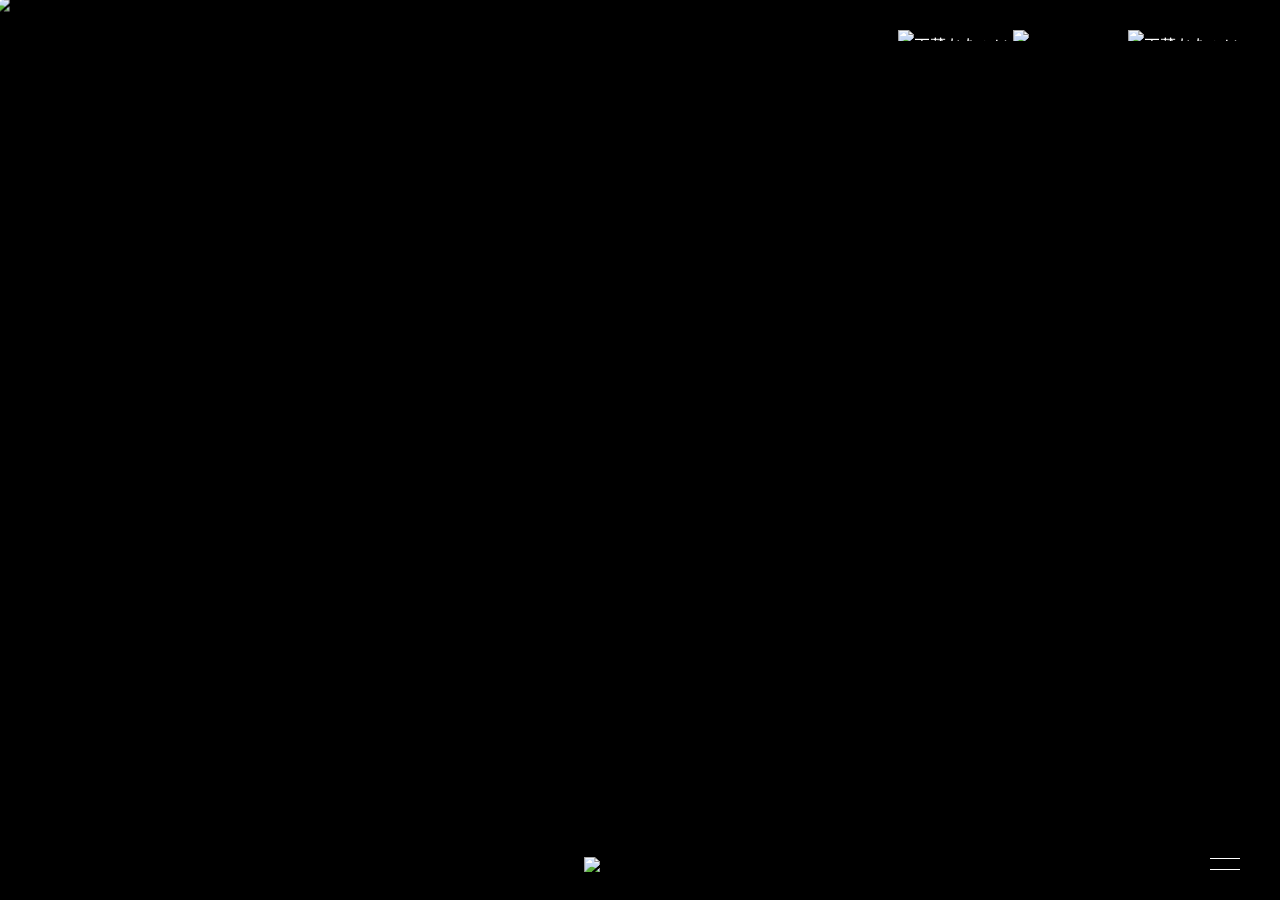
==== index.html @ dfbee91e "Add files via upload" ====
<!doctype html>
<html lang="ja" dir="ltr">

<head>
    <!--
	天ぷら | 天蕎かたへい | 熊本市中心部
    https://www.katahei.jp/
    image/favicon.webp
	image/ogp.webp
    ?●9
	-->


	<meta charset="UTF-8">
	<meta http-equiv="X-UA-Compatible" content="IE=edge">
	<meta name="viewport" content="width=device-width, initial-scale=1.0">
	<meta name="format-detection" content="telephone=no">
	<title>天ぷら | 天蕎かたへい | 熊本市中心部</title>
	<meta name="description"
		content="「天蕎かたへい」は、こだわりの蕎麦と天ぷらを楽しめる、落ち着いた雰囲気のお店です。素材の持ち味を大切にした丁寧な料理と、ゆっくりと食事を楽しめる空間が魅力。蕎麦好きはもちろん、上質な和食を味わいたい方にもおすすめです。
">
	<link rel="canonical" href="https://www.katahei.jp//">
	<link rel="icon" sizes="192x192" href="image/favicon.webp" type="image/png">
	<link rel="shortcut icon" href="image/favicon.webp" type="image/png">
	<link rel="apple-touch-icon-precomposed" href="image/favicon.webp">
	<meta name="msapplication-TileImage" content="image/favicon.webp">
	<meta name="msapplication-TileColor" content="#595757">

	<meta property="og:url" content="https://www.katahei.jp//">
	<meta property="og:title" content="天ぷら | 天蕎かたへい | 熊本市中心部">
	<meta property="og:type" content="website">
	<meta property="og:description"
		content="「天蕎かたへい」は、こだわりの蕎麦と天ぷらを楽しめる、落ち着いた雰囲気のお店です。素材の持ち味を大切にした丁寧な料理と、ゆっくりと食事を楽しめる空間が魅力。蕎麦好きはもちろん、上質な和食を味わいたい方にもおすすめです。
">
	<meta property="og:image" content="image/ogp.webp">
	<meta property="og:site_name" content="天ぷら | 天蕎かたへい | 熊本市中心部">
	<meta property="og:locale" content="ja_JP" />

	<!-- css -->
	<link rel="stylesheet" href="css/cdn/reset.css">
	<link rel="stylesheet" href="css/cdn/swiper.css">

	<link rel="stylesheet" href="css/style.css?●9">

	<!-- js -->
	<script src="js/cdn/jquery.js?●9"></script>
	<script src="js/cdn/swiper.js?●9"></script>

    <!-- font -->
    <link
		href="https://fonts.googleapis.com/css2?family=Noto+Sans+JP:wght@400;700&family=Roboto:wght@400;700&display=swap"
		rel="stylesheet">
</head>


<body>


	<div class="hamburger">
		<button class="menu-toggle" id="menuToggle" aria-label="メニューを開く" aria-expanded="false">
			<span class="bar"></span>
			<span class="bar"></span>
		</button>
		<ul class="menu-list" id="menuList">
			<li><a href="index.html">
				<img class="" src="image/menu/HOME.webp" alt="HOME"/></a></li>
			<li><a href="message.html">
				<img class="" src="image/menu/MESSAGE.webp" alt="MESSAGE"/></a></li>
			<li><a href="info.html">
				<img class="" src="image/menu/INFO.webp" alt="INFO"/></a></li>
			<li><a href="reservation.html">
				<img class="" src="image/menu/RESERVATION.webp" alt="RESERVATION"/></a></li>
			<li><a href="https://www.instagram.com/tensokatahei/">
				<img class="" src="image/menu/INSTAGRAM.webp" alt="INSTAGRAM"/></a></li>
			<li><a href="photo.html">
				<img class="" src="image/menu/PHOTO.webp" alt="PHOTO"/></a></li>
		</ul>
	</div>

	<a class="reservation" href="reservation.html">
		<img class="" src="image/menu/index_RESERVATION.webp" alt="天蕎かたへい"/>
	</a>

	<div class="language-switch">
		<button type="button" data-lang="ja"><img class="" 
			src="image/index_j_jp_en.webp" alt="天蕎かたへい"/></button>
		<span><img class="" 
			src="image/index___jp_en.webp" alt="天蕎かたへい"/></span>
		<button type="button" data-lang="en"><img class="" 
			src="image/index_e_jp_en.webp" alt="天蕎かたへい"/></button>
	</div>


	<!-- header -->
	<header class="header"></header>

	</header>
	<!-- header -->


	<!-- main -->
	<main  class="main">

	</main>
	<!-- main -->


	<!-- footer -->
	<footer class="footer">

	</footer>
	<!-- footer -->
	 

	<!-- Swiper -->
	<div class="index swiper sp">
		<div class="swiper-wrapper">
			<!--
			<div class="swiper-slide">
				<img src=""
				alt="天蕎かたへい">
			</div>
			-->
			<div class="swiper-slide">
				<img src="image/swi1.webp"
				alt="天蕎かたへい">
			</div>
			<div class="swiper-slide">
				<img src="image/swi2.webp"
				alt="天蕎かたへい">
			</div>
			<div class="swiper-slide">
				<img src="image/swi3.webp"
				alt="天蕎かたへい">
			</div>
			<div class="swiper-slide">
				<img src="image/swi4.webp"
				alt="天蕎かたへい">
			</div>
		</div>
	</div>


	<img class="bg pc" src="image/swi2.webp" alt="天蕎かたへい"/>


	<script src="js/base.js?●9"></script>
	<!-- <script src="js/swi.js?●9"></script> -->


</body>

</html>
---- css/style.css ----
:root{
    --c1: #fff;
    --c2: #000;
    --c3: #b0afa8;
    --fontsize_1: 13px;
    --fontsize_2: 16px;

    /* ハンバーガーメニューボタン */
    --box-w: 30px;
    --box-h: 12px;
    --line-h: 1px;
    --x-angle: 0deg;
    --x-scale: 1;
    
}

/* @media screen and (min-width: 768px){
    :root{
        
    }
} */

/* --------------------------------------- */
/* --------------------------------------- */
/* --------------------------------------- */

body{
    font-family: 'Roboto', 'Noto Sans JP', sans-serif;
    background: #000;
    line-height: 2;
}

main{
    overflow: hidden;
    z-index: 1;
    position: relative;
}

.pc{display: none;}
.sp{display: block;}

@media screen and (min-width: 768px){
    .pc{display: block !important;}
    .sp{display: none !important;}
}

/* --------------------------------------- */
/* bg */
.bg{
    width: 101%;
    height: 101%;
    position: fixed;
    top: 50%;
    left: 50%;
    transform: translate(-50%,-50%);
    object-fit: cover;
    z-index: 0;
}

/* --------------------------------------- */
/* menu */
a.reservation > img{
    width: auto;
    height: 15px;
}

a.reservation > img.home{
    height: 45px;
    opacity: .5;
}

.language-switch > button img,
.language-switch > span img{
    width: auto;
    height: 11px;
}
.language-switch > span{
    margin: 0 3px;
}

.menu-list a > img{
    width: auto;
    height: 11px;
    position: relative;
    z-index: 1;
}

/* --------------------------------------- */
/* reservation */
.reservation{
    position: fixed;
    left: 50%;
    transform: translateX(-50%);
    bottom: 28px;

    display: flex;

    z-index: 100;
}

/* --------------------------------------- */
/* ハンバーガーメニューボタン */
.menu-toggle {
    position: fixed;
    right: 15px;
    bottom: 30px;
    width: var(--box-w);
    height: var(--box-h);
    cursor: pointer;
    background: none;
    border: none;
    padding: 0;
    display: block;

    z-index: 100;
}

.menu-toggle .bar {
    position: absolute;
    left: 0;
    width: var(--box-w);
    height: var(--line-h);
    background: var(--c1);
    transform-origin: center;
    transition: transform 0.45s cubic-bezier(0.65, 0, 0.35, 1);
}

.menu-toggle .bar:nth-child(1) { top: 0; }
.menu-toggle .bar:nth-child(2) { bottom: 0; }

/* --------------------------------------- */
/* ハンバーガーメニューボタン 開閉 */
.menu-toggle.is-open .bar:nth-child(1) {
    transform:
      translateY(calc((var(--box-h) - var(--line-h)) / 2))
      rotate(var(--x-angle))
      scaleX(var(--x-scale));
}

.menu-toggle.is-open .bar:nth-child(2) {
    transform:
      translateY(calc(-1 * (var(--box-h) - var(--line-h)) / 2))
      rotate(calc(-1 * var(--x-angle)))
      scaleX(var(--x-scale));
}

/* --------------------------------------- */
/* ハンバーガーメニューボタン メニュー項目 */
.menu-list {
    position: fixed;
    right: 15px;
    bottom: 60px;
    text-align: right;
    list-style: none;
    margin: 0;
    padding: 0;
    z-index: 2;
}

.menu-list li {
    margin-bottom: 26px;
    opacity: 0;
    transform: translateY(8px);
    transition: opacity 0.45s ease, transform 0.45s ease;
    pointer-events: none;
}

.menu-list li a {
    color: var(--c1);
    text-decoration: none;
    font-size: var(--fontsize_1);
    letter-spacing: 1px;

    position: relative;
    display: inline-block;
}

/* あああああああああああああああああああああああああああああああああああああああああ */
/* あああああああああああああああああああああああああああああああああああああああああ */
/* あああああああああああああああああああああああああああああああああああああああああ */
/* あああああああああああああああああああああああああああああああああああああああああ */
/* あああああああああああああああああああああああああああああああああああああああああ */
/* あああああああああああああああああああああああああああああああああああああああああ */

.menu-list li a::before {
    content: "";
    position: absolute;
    left: -2px;
    top: 16px;
    width: 100%;
    height: 15px;
    background: #000;
    opacity: .25;
    z-index: 0;
}

.menu-list li a:hover {
    opacity: 0.6;
}

/* --------------------------------------- */
/* ハンバーガーメニューボタン フェードイン */
.menu-toggle.is-open ~ .menu-list li {
    opacity: 1;
    transform: translateY(0);
    pointer-events: auto;
}

.menu-toggle.is-open ~ .menu-list li:nth-child(1) { transition-delay: 0.05s; }
.menu-toggle.is-open ~ .menu-list li:nth-child(2) { transition-delay: 0.10s; }
.menu-toggle.is-open ~ .menu-list li:nth-child(3) { transition-delay: 0.15s; }
.menu-toggle.is-open ~ .menu-list li:nth-child(4) { transition-delay: 0.20s; }
.menu-toggle.is-open ~ .menu-list li:nth-child(5) { transition-delay: 0.25s; }
.menu-toggle.is-open ~ .menu-list li:nth-child(6) { transition-delay: 0.30s; }

/* --------------------------------------- */
/* language-switch */
.language-switch {
    position: fixed;
    right: 15px;
    top: 30px;
    z-index: 100;

    display: flex;
    flex-direction: row;
    justify-content: center;
    align-items: center;
}

.language-switch button {
    color: var(--c1);
    background: none;
    border: none;
    padding: 0;
    cursor: pointer;
    display: inline;
}

.language-switch button,
.language-switch span{
    display: flex;
}
.en {
    display: none;
}

@media screen and (min-width: 768px){
    .menu-toggle {
        right: 40px;
    }

    .menu-list {
        right: 40px;
    }

    .language-switch {
        right: 40px;
    }

}

/* --------------------------------------- */
/* fixebox */
.fixebox{
    width: 100%;
    height: 75%;
    margin: 0 auto;
    padding: 0;

    position: fixed;
    top: 50%;
    left: 50%;
    transform: translate(-50%,-50%);

    display: flex;
    align-items: center;
    justify-content: center;

    overflow-y: auto;
    &::-webkit-scrollbar {
        display: none;
    }
    scrollbar-width: none;
    -ms-overflow-style: none;

    z-index: 1;
}

/*----------------------------------------------------------------------------------*/
/*----------------------------------------------------------------------------------*/
/*----------------------------------------------------------------------------------*/
/* index */

.index.swiper {
    width: 100%;
    height: 100%;
    margin: 0 auto;
    padding: 0;
    overflow: inherit;

    position: fixed;
    top: 50%;
    left: 50%;
    transform: translate(-50%,-50%);

    z-index: 1;
}

.index.swiper .swiper-slide {
    display: flex;
    justify-content: center;
    align-items: center;
}

.index.swiper .swiper-slide img {
    width: 100%;
    height: 100%;
    object-fit: cover;
    display: block;
}

/*----------------------------------------------------------------------------------*/
/*----------------------------------------------------------------------------------*/
/*----------------------------------------------------------------------------------*/
/* message */

.fixebox.message img{
    width: auto;
    height: 100%;
}

/*----------------------------------------------------------------------------------*/
/*----------------------------------------------------------------------------------*/
/*----------------------------------------------------------------------------------*/
/* info */

.fixebox.info{
    align-items: center !important;
    justify-content: center !important;
    flex-direction: column !important;
}

.fixebox.info > div{
    width: 90%;
    max-width: 400px;
    margin: 0 auto;
    padding: 0;
    overflow: hidden;

    color: var(--c3);
    font-size: var(--fontsize_1);
}

iframe[src*="www.google.com/maps/embed"] {
    aspect-ratio: 4 / 2;
    width: 100%;
    height: auto;
}

/*----------------------------------------------------------------------------------*/
/*----------------------------------------------------------------------------------*/
/*----------------------------------------------------------------------------------*/
/* photo */

.photo.swiper {
    width: 100%;
    height: auto;
    margin: 0 auto;
    padding: 0;
    overflow: inherit;

    position: fixed;
    top: 50%;
    left: 50%;
    transform: translate(-50%,-50%);
}

.photo.swiper .swiper-wrapper{
    width: 100%;
}

.photo.swiper .swiper-slide {
    display: flex;
    justify-content: center;
    align-items: center;
    aspect-ratio: 1/1 !important;
}

.photo.swiper .swiper-slide img {
    width: 100%;
    height: 100%;
    object-fit: cover;
    display: block;
}

.arrow{
    width: 100%;
    height: auto;
    margin: 0;
    padding: 0;
    position: relative;

    display: flex;
    align-items: center;
    justify-content: center;
    flex-direction: row;
}

        .arrow .swiper-button-prev,
        .arrow .swiper-button-next{
            display: contents;

        }

        .arrow .swiper-button-prev img,
        .arrow .swiper-button-next img{
            width: 2.5rem;
            height: auto;
        }

        .arrow .swiper-button-prev img{
            transform: scaleX(-1);
        }

        .arrow .swiper-button-prev svg,
        .arrow .swiper-button-next svg{
            display: none !important;
        }

        .arrow .swiper-button-disabled {
            opacity: 0.3;
            pointer-events: none;
        }

        .arrow .swiper-button-disabled img{
            opacity: 0.3;
        }

@media screen and (min-width: 768px){
    .photo.swiper {
        width: 30%;        
    }
}


/*----------------------------------------------------------------------------------*/
/*----------------------------------------------------------------------------------*/
/*----------------------------------------------------------------------------------*/
/* reserve */

.fixebox.reserve{
    align-items: center !important;
    justify-content: center !important;
    flex-direction: column !important;

    font-size: var(--fontsize_1);
    color: var(--c3);
}

.fixebox.reserve .reservebox:nth-child(n + 2){
    margin-top: 1rem;
}

.reservebox{
    width: 90%;
    max-width: 400px;
    margin: 0 auto;
    padding: 1rem;
    overflow: hidden;

    text-align: center;

    border: 1px solid #b0afa8;
}

.reservebox > a{
    display: flex;
    align-items: center;
    justify-content: center;
    position: relative;
}

.reservebox > a p{font-size: 1.5em;}
.reservebox.tel > a img{
    width: 1.25rem;
    height: auto;
}
.reservebox.onl > a img:nth-child(1) {
    width: auto;
    height: 1.25rem;
    margin-bottom: .25rem;
}
.reservebox.onl > a img:nth-child(2) {
    width: 1.5rem;
    height: auto;
}
.reservebox .sbtitle{font-size: .75em;}

.tenmetu{
    position: absolute;
    top: 50%;
    right: 7.5%;
    transform: translateY(-50%);
    animation-name: smooth-fadein-out;
    animation-duration: 1.5s;
    animation-timing-function: ease;
    animation-delay: 0s;
    animation-iteration-count: infinite;
    animation-direction: alternate;
}

@keyframes smooth-fadein-out {
  0% {opacity: 0;}
  100% {opacity: 1;}
}
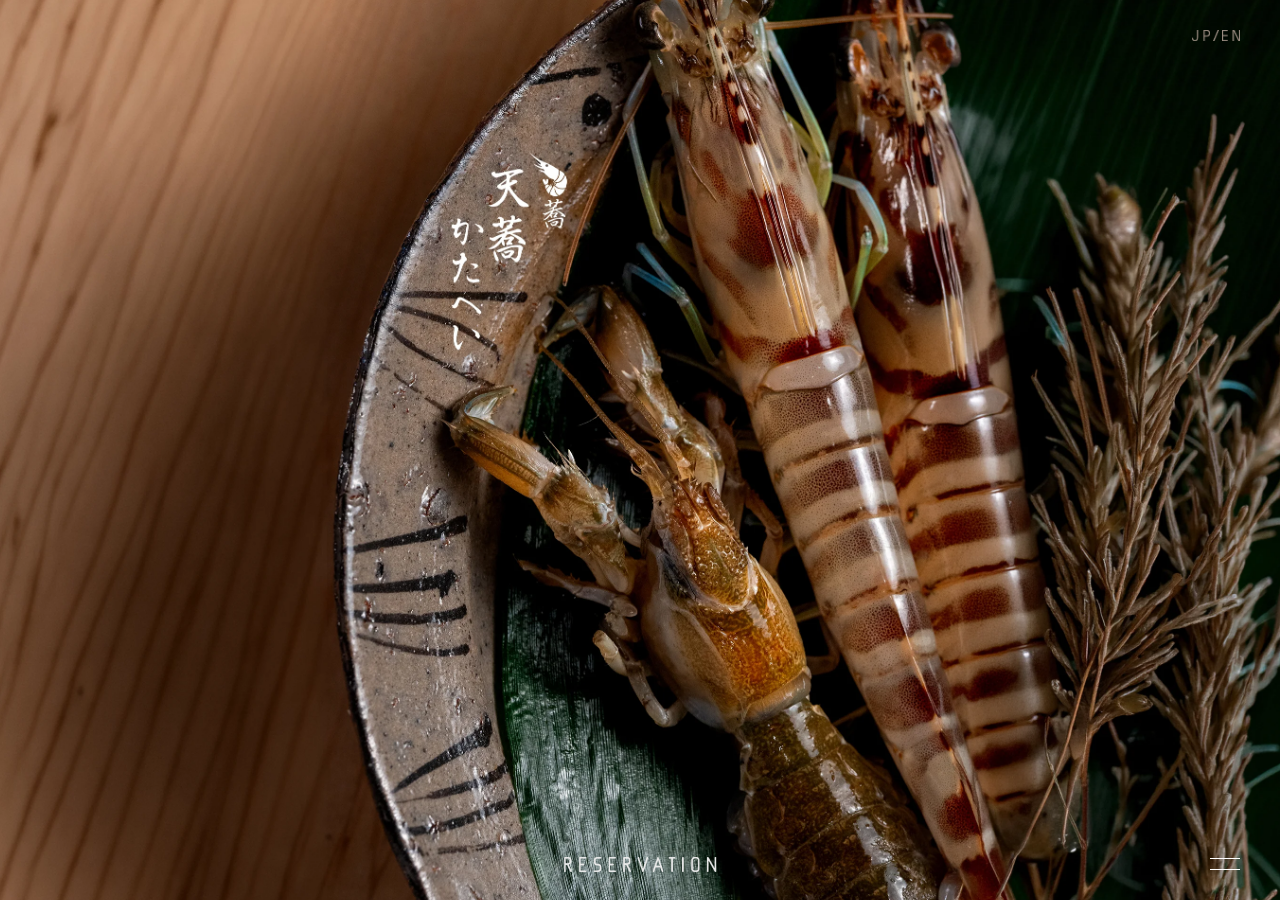
==== commit 18c954a6: "Add files via upload" ====
--- a/index.html
+++ b/index.html
@@ -7,7 +7,7 @@
     https://www.katahei.jp/
     image/favicon.webp
 	image/ogp.webp
-    ?●9
+    ?●10
 	-->
 
 
@@ -40,11 +40,11 @@
 	<link rel="stylesheet" href="css/cdn/reset.css">
 	<link rel="stylesheet" href="css/cdn/swiper.css">
 
-	<link rel="stylesheet" href="css/style.css?●9">
+	<link rel="stylesheet" href="css/style.css?●10">
 
 	<!-- js -->
-	<script src="js/cdn/jquery.js?●9"></script>
-	<script src="js/cdn/swiper.js?●9"></script>
+	<script src="js/cdn/jquery.js?●10"></script>
+	<script src="js/cdn/swiper.js?●10"></script>
 
     <!-- font -->
     <link
@@ -74,6 +74,8 @@
 				<img class="" src="image/menu/INSTAGRAM.webp" alt="INSTAGRAM"/></a></li>
 			<li><a href="photo.html">
 				<img class="" src="image/menu/PHOTO.webp" alt="PHOTO"/></a></li>
+			<li><a href="https://kaminoura.studio.site/">
+				<img class="" src="image/menu/NEWS.webp" alt="NEWS"/></a></li>
 		</ul>
 	</div>
 
@@ -144,8 +146,8 @@
 	<img class="bg pc" src="image/swi2.webp" alt="天蕎かたへい"/>
 
 
-	<script src="js/base.js?●9"></script>
-	<!-- <script src="js/swi.js?●9"></script> -->
+	<script src="js/base.js?●10"></script>
+	<!-- <script src="js/swi.js?●10"></script> -->
 
 
 </body>
--- a/css/style.css
+++ b/css/style.css
@@ -212,6 +212,7 @@
 .menu-toggle.is-open ~ .menu-list li:nth-child(4) { transition-delay: 0.20s; }
 .menu-toggle.is-open ~ .menu-list li:nth-child(5) { transition-delay: 0.25s; }
 .menu-toggle.is-open ~ .menu-list li:nth-child(6) { transition-delay: 0.30s; }
+.menu-toggle.is-open ~ .menu-list li:nth-child(7) { transition-delay: 0.35s; }
 
 /* --------------------------------------- */
 /* language-switch */
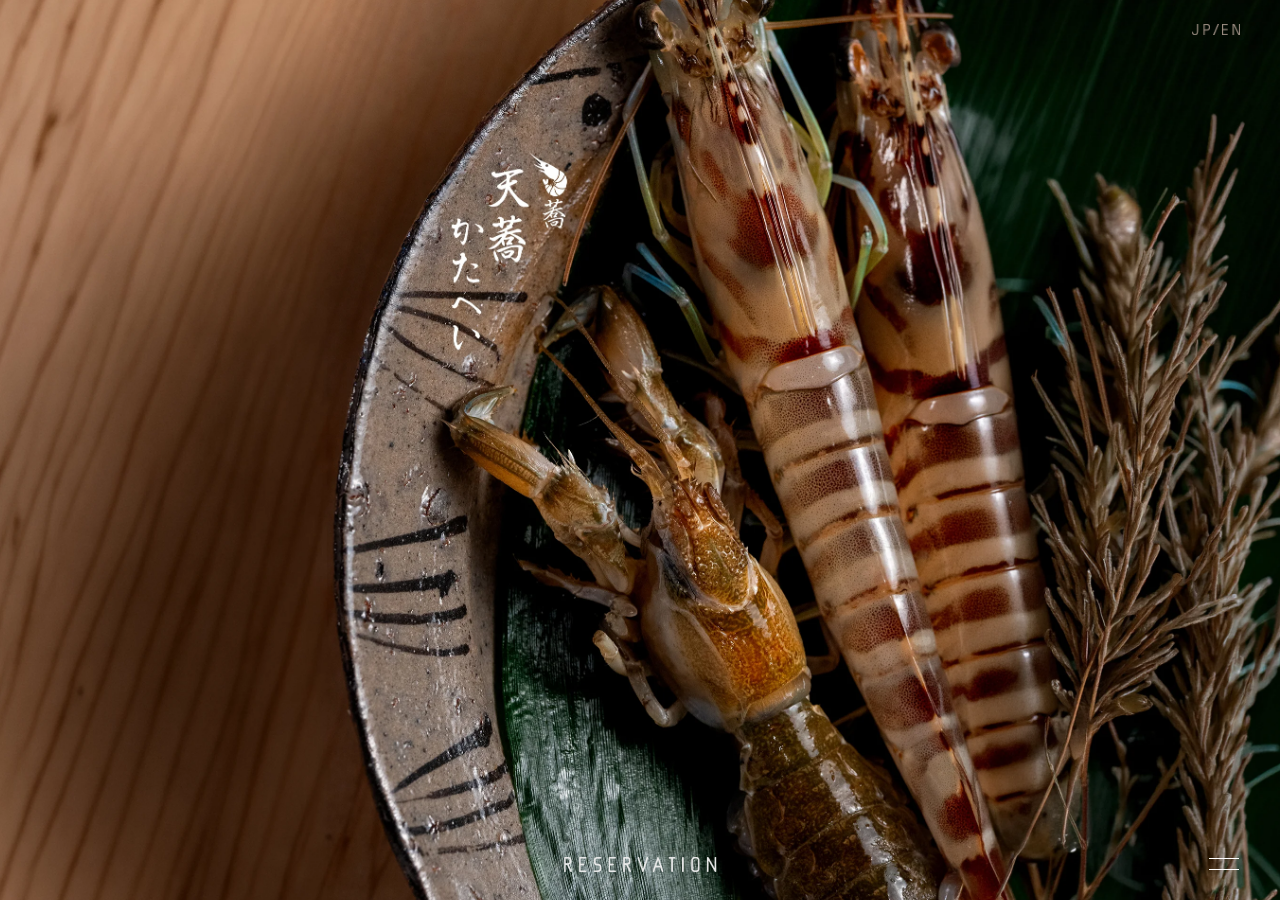
==== commit a2c5a320: "Add files via upload" ====
--- a/index.html
+++ b/index.html
@@ -7,7 +7,7 @@
     https://www.katahei.jp/
     image/favicon.webp
 	image/ogp.webp
-    ?●10
+    ?●16
 	-->
 
 
@@ -40,11 +40,11 @@
 	<link rel="stylesheet" href="css/cdn/reset.css">
 	<link rel="stylesheet" href="css/cdn/swiper.css">
 
-	<link rel="stylesheet" href="css/style.css?●10">
+	<link rel="stylesheet" href="css/style.css?●16">
 
 	<!-- js -->
-	<script src="js/cdn/jquery.js?●10"></script>
-	<script src="js/cdn/swiper.js?●10"></script>
+	<script src="js/cdn/jquery.js?●16"></script>
+	<script src="js/cdn/swiper.js?●16"></script>
 
     <!-- font -->
     <link
@@ -146,8 +146,8 @@
 	<img class="bg pc" src="image/swi2.webp" alt="天蕎かたへい"/>
 
 
-	<script src="js/base.js?●10"></script>
-	<!-- <script src="js/swi.js?●10"></script> -->
+	<script src="js/base.js?●16"></script>
+	<!-- <script src="js/swi.js?●16"></script> -->
 
 
 </body>
--- a/css/style.css
+++ b/css/style.css
@@ -102,14 +102,14 @@
 /* ハンバーガーメニューボタン */
 .menu-toggle {
     position: fixed;
-    right: 15px;
-    bottom: 30px;
+    right: 0px;
+    bottom: 0px;
     width: var(--box-w);
     height: var(--box-h);
     cursor: pointer;
     background: none;
     border: none;
-    padding: 0;
+    padding: 2rem;
     display: block;
 
     z-index: 100;
@@ -117,7 +117,7 @@
 
 .menu-toggle .bar {
     position: absolute;
-    left: 0;
+    right: 15px;
     width: var(--box-w);
     height: var(--line-h);
     background: var(--c1);
@@ -125,8 +125,8 @@
     transition: transform 0.45s cubic-bezier(0.65, 0, 0.35, 1);
 }
 
-.menu-toggle .bar:nth-child(1) { top: 0; }
-.menu-toggle .bar:nth-child(2) { bottom: 0; }
+.menu-toggle .bar:nth-child(1) { bottom: 41px; }
+.menu-toggle .bar:nth-child(2) { bottom: 30px; }
 
 /* --------------------------------------- */
 /* ハンバーガーメニューボタン 開閉 */
@@ -155,6 +155,7 @@
     margin: 0;
     padding: 0;
     z-index: 2;
+    pointer-events: none;
 }
 
 .menu-list li {
@@ -175,13 +176,7 @@
     display: inline-block;
 }
 
-/* あああああああああああああああああああああああああああああああああああああああああ */
-/* あああああああああああああああああああああああああああああああああああああああああ */
-/* あああああああああああああああああああああああああああああああああああああああああ */
-/* あああああああああああああああああああああああああああああああああああああああああ */
-/* あああああああああああああああああああああああああああああああああああああああああ */
-/* あああああああああああああああああああああああああああああああああああああああああ */
-
+/* メニューリンク背景 */
 .menu-list li a::before {
     content: "";
     position: absolute;
@@ -219,7 +214,7 @@
 .language-switch {
     position: fixed;
     right: 15px;
-    top: 30px;
+    top: 0;
     z-index: 100;
 
     display: flex;
@@ -232,7 +227,7 @@
     color: var(--c1);
     background: none;
     border: none;
-    padding: 0;
+    padding: 1.5rem 0;
     cursor: pointer;
     display: inline;
 }
@@ -247,7 +242,7 @@
 
 @media screen and (min-width: 768px){
     .menu-toggle {
-        right: 40px;
+        right: 26px;
     }
 
     .menu-list {
@@ -329,6 +324,12 @@
     width: auto;
     height: 100%;
 }
+.fixebox.message img.en{
+    width: 100%;
+    height: 100%;
+    object-fit: contain;
+}
+
 
 /*----------------------------------------------------------------------------------*/
 /*----------------------------------------------------------------------------------*/
@@ -384,7 +385,6 @@
     display: flex;
     justify-content: center;
     align-items: center;
-    aspect-ratio: 1/1 !important;
 }
 
 .photo.swiper .swiper-slide img {
@@ -500,7 +500,7 @@
 .tenmetu{
     position: absolute;
     top: 50%;
-    right: 7.5%;
+    left: 7.5%;
     transform: translateY(-50%);
     animation-name: smooth-fadein-out;
     animation-duration: 1.5s;
